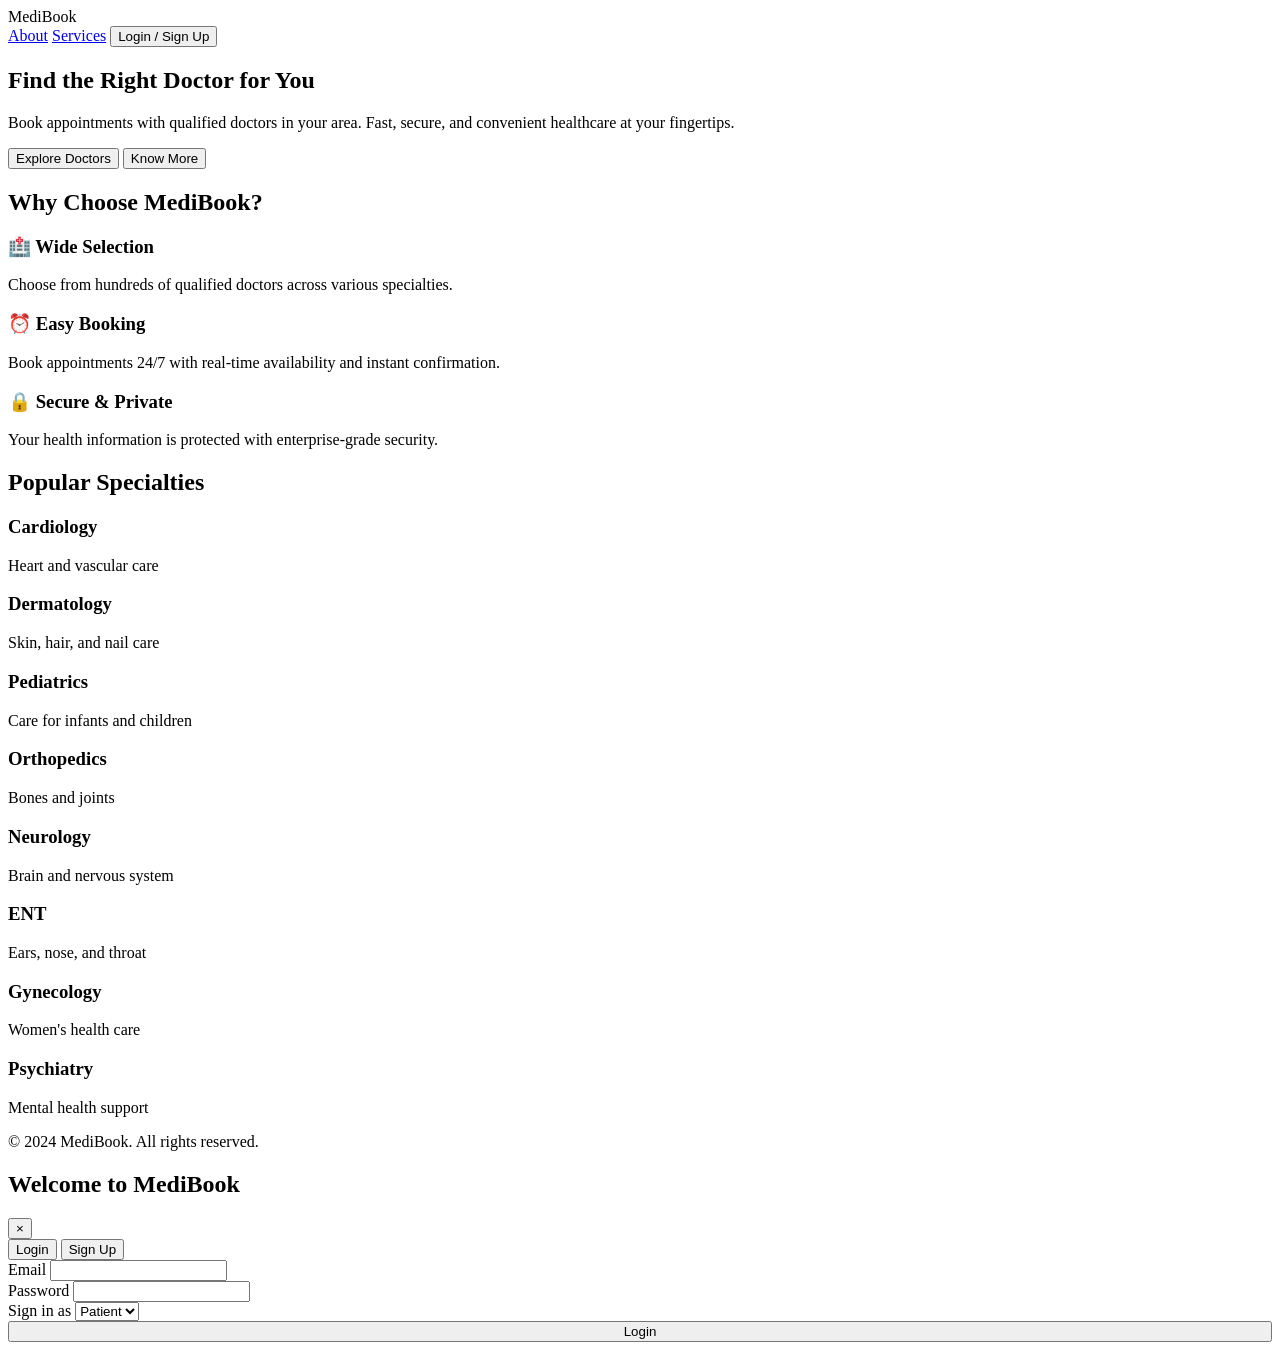
==== src/main/resources/templates/index.html @ 73008577 "mvp version" ====
<!DOCTYPE html>
<html lang="en">
  <head>
    <meta charset="UTF-8" />
    <meta name="viewport" content="width=device-width, initial-scale=1.0" />
    <title>MediBook - Book Doctor Appointments Online</title>
    <link rel="stylesheet" href="/css/app.css" />
  </head>
  <body>
    <header>
      <nav class="nav">
        <div class="brand">MediBook</div>
        <div class="nav-links">
          <a href="#about">About</a>
          <a href="#services">Services</a>
          <button class="btn btn-outline" onclick="openAuthModal()">
            Login / Sign Up
          </button>
        </div>
      </nav>
    </header>

    <main>
      <section class="hero">
        <div class="container">
          <h1>Find the Right Doctor for You</h1>
          <p>
            Book appointments with qualified doctors in your area. Fast, secure,
            and convenient healthcare at your fingertips.
          </p>
          <div class="hero-buttons">
            <button class="btn btn-primary" onclick="openAuthModal()">
              Explore Doctors
            </button>
            <button
              class="btn btn-secondary"
              onclick="scrollToSection('about')"
            >
              Know More
            </button>
          </div>
        </div>
      </section>

      <section id="about" class="section">
        <div class="container">
          <h2 class="section-title">Why Choose MediBook?</h2>
          <div class="grid grid-3">
            <div class="card">
              <h3>🏥 Wide Selection</h3>
              <p>
                Choose from hundreds of qualified doctors across various
                specialties.
              </p>
            </div>
            <div class="card">
              <h3>⏰ Easy Booking</h3>
              <p>
                Book appointments 24/7 with real-time availability and instant
                confirmation.
              </p>
            </div>
            <div class="card">
              <h3>🔒 Secure & Private</h3>
              <p>
                Your health information is protected with enterprise-grade
                security.
              </p>
            </div>
          </div>
        </div>
      </section>

      <section id="services" class="section">
        <div class="container">
          <h2 class="section-title">Popular Specialties</h2>
          <div class="grid grid-4">
            <div class="card">
              <h3>Cardiology</h3>
              <p>Heart and vascular care</p>
            </div>
            <div class="card">
              <h3>Dermatology</h3>
              <p>Skin, hair, and nail care</p>
            </div>
            <div class="card">
              <h3>Pediatrics</h3>
              <p>Care for infants and children</p>
            </div>
            <div class="card">
              <h3>Orthopedics</h3>
              <p>Bones and joints</p>
            </div>
            <div class="card">
              <h3>Neurology</h3>
              <p>Brain and nervous system</p>
            </div>
            <div class="card">
              <h3>ENT</h3>
              <p>Ears, nose, and throat</p>
            </div>
            <div class="card">
              <h3>Gynecology</h3>
              <p>Women's health care</p>
            </div>
            <div class="card">
              <h3>Psychiatry</h3>
              <p>Mental health support</p>
            </div>
          </div>
        </div>
      </section>
    </main>

    <footer class="footer">
      <div class="container">
        <p>&copy; 2024 MediBook. All rights reserved.</p>
      </div>
    </footer>

    <!-- Auth Modal -->
    <div id="authModal" class="modal">
      <div class="modal-content">
        <div class="modal-header">
          <h2 class="modal-title">Welcome to MediBook</h2>
          <button class="close-btn" onclick="closeAuthModal()">&times;</button>
        </div>

        <div class="tabs">
          <button class="tab active" onclick="switchTab('login')">Login</button>
          <button class="tab" onclick="switchTab('signup')">Sign Up</button>
        </div>

        <div id="loginTab">
          <form id="loginForm">
            <div class="form-group">
              <label class="form-label" for="loginEmail">Email</label>
              <input type="email" id="loginEmail" class="form-input" required />
            </div>
            <div class="form-group">
              <label class="form-label" for="loginPassword">Password</label>
              <input
                type="password"
                id="loginPassword"
                class="form-input"
                required
              />
            </div>
            <div class="form-group">
              <label class="form-label" for="loginRole">Sign in as</label>
              <select id="loginRole" class="form-select">
                <option value="PATIENT">Patient</option>
                <option value="DOCTOR">Doctor</option>
                <option value="ADMIN">Admin</option>
              </select>
            </div>
            <button type="submit" class="btn btn-primary" style="width: 100%">
              Login
            </button>
          </form>
        </div>

        <div id="signupTab" style="display: none">
          <form id="signupForm">
            <div class="form-group">
              <label class="form-label" for="signupName">Full Name</label>
              <input type="text" id="signupName" class="form-input" required />
            </div>
            <div class="form-group">
              <label class="form-label" for="signupEmail">Email</label>
              <input
                type="email"
                id="signupEmail"
                class="form-input"
                required
              />
            </div>
            <div class="form-group">
              <label class="form-label" for="signupPhone"
                >Phone (Optional)</label
              >
              <input type="tel" id="signupPhone" class="form-input" />
            </div>
            <div class="form-group">
              <label class="form-label" for="signupPassword">Password</label>
              <input
                type="password"
                id="signupPassword"
                class="form-input"
                required
              />
            </div>
            <button type="submit" class="btn btn-primary" style="width: 100%">
              Create Account
            </button>
          </form>
        </div>

        <div id="alert" style="display: none"></div>
      </div>
    </div>

    <script src="/js/app.js"></script>
    <script>
      function openAuthModal() {
        document.getElementById("authModal").classList.add("active");
      }

      function closeAuthModal() {
        document.getElementById("authModal").classList.remove("active");
        document.getElementById("alert").style.display = "none";
      }

      function switchTab(tab) {
        // Update tab buttons
        document
          .querySelectorAll(".tab")
          .forEach((t) => t.classList.remove("active"));
        event.target.classList.add("active");

        // Show/hide forms
        document.getElementById("loginTab").style.display =
          tab === "login" ? "block" : "none";
        document.getElementById("signupTab").style.display =
          tab === "signup" ? "block" : "none";
      }

      function scrollToSection(sectionId) {
        document
          .getElementById(sectionId)
          .scrollIntoView({ behavior: "smooth" });
      }

      // Login form handler
      document
        .getElementById("loginForm")
        .addEventListener("submit", async (e) => {
          e.preventDefault();
          const email = document.getElementById("loginEmail").value;
          const password = document.getElementById("loginPassword").value;
          const role = document.getElementById("loginRole").value;

          try {
            const res = await apiPost("/api/auth/login", { email, password });
            saveToken(res.token);
            closeAuthModal();

            // Redirect based on role
            const redirectMap = {
              PATIENT: "/patient/dashboard",
              DOCTOR: "/doctor/dashboard",
              ADMIN: "/admin/dashboard",
            };
            window.location.href = redirectMap[role] || "/";
          } catch (err) {
            showAlert(err.message, "error");
          }
        });

      // Signup form handler
      document
        .getElementById("signupForm")
        .addEventListener("submit", async (e) => {
          e.preventDefault();
          const payload = {
            fullName: document.getElementById("signupName").value,
            email: document.getElementById("signupEmail").value,
            phone: document.getElementById("signupPhone").value,
            password: document.getElementById("signupPassword").value,
          };

          try {
            await apiPost("/api/auth/register/patient", payload);
            showAlert("Account created successfully! Please login.", "success");
            switchTab("login");
          } catch (err) {
            showAlert(err.message, "error");
          }
        });

      function showAlert(message, type) {
        const alert = document.getElementById("alert");
        alert.className = `alert alert-${type}`;
        alert.textContent = message;
        alert.style.display = "block";
      }

      // Close modal on outside click
      document.getElementById("authModal").addEventListener("click", (e) => {
        if (e.target.id === "authModal") {
          closeAuthModal();
        }
      });
    </script>
  </body>
</html>
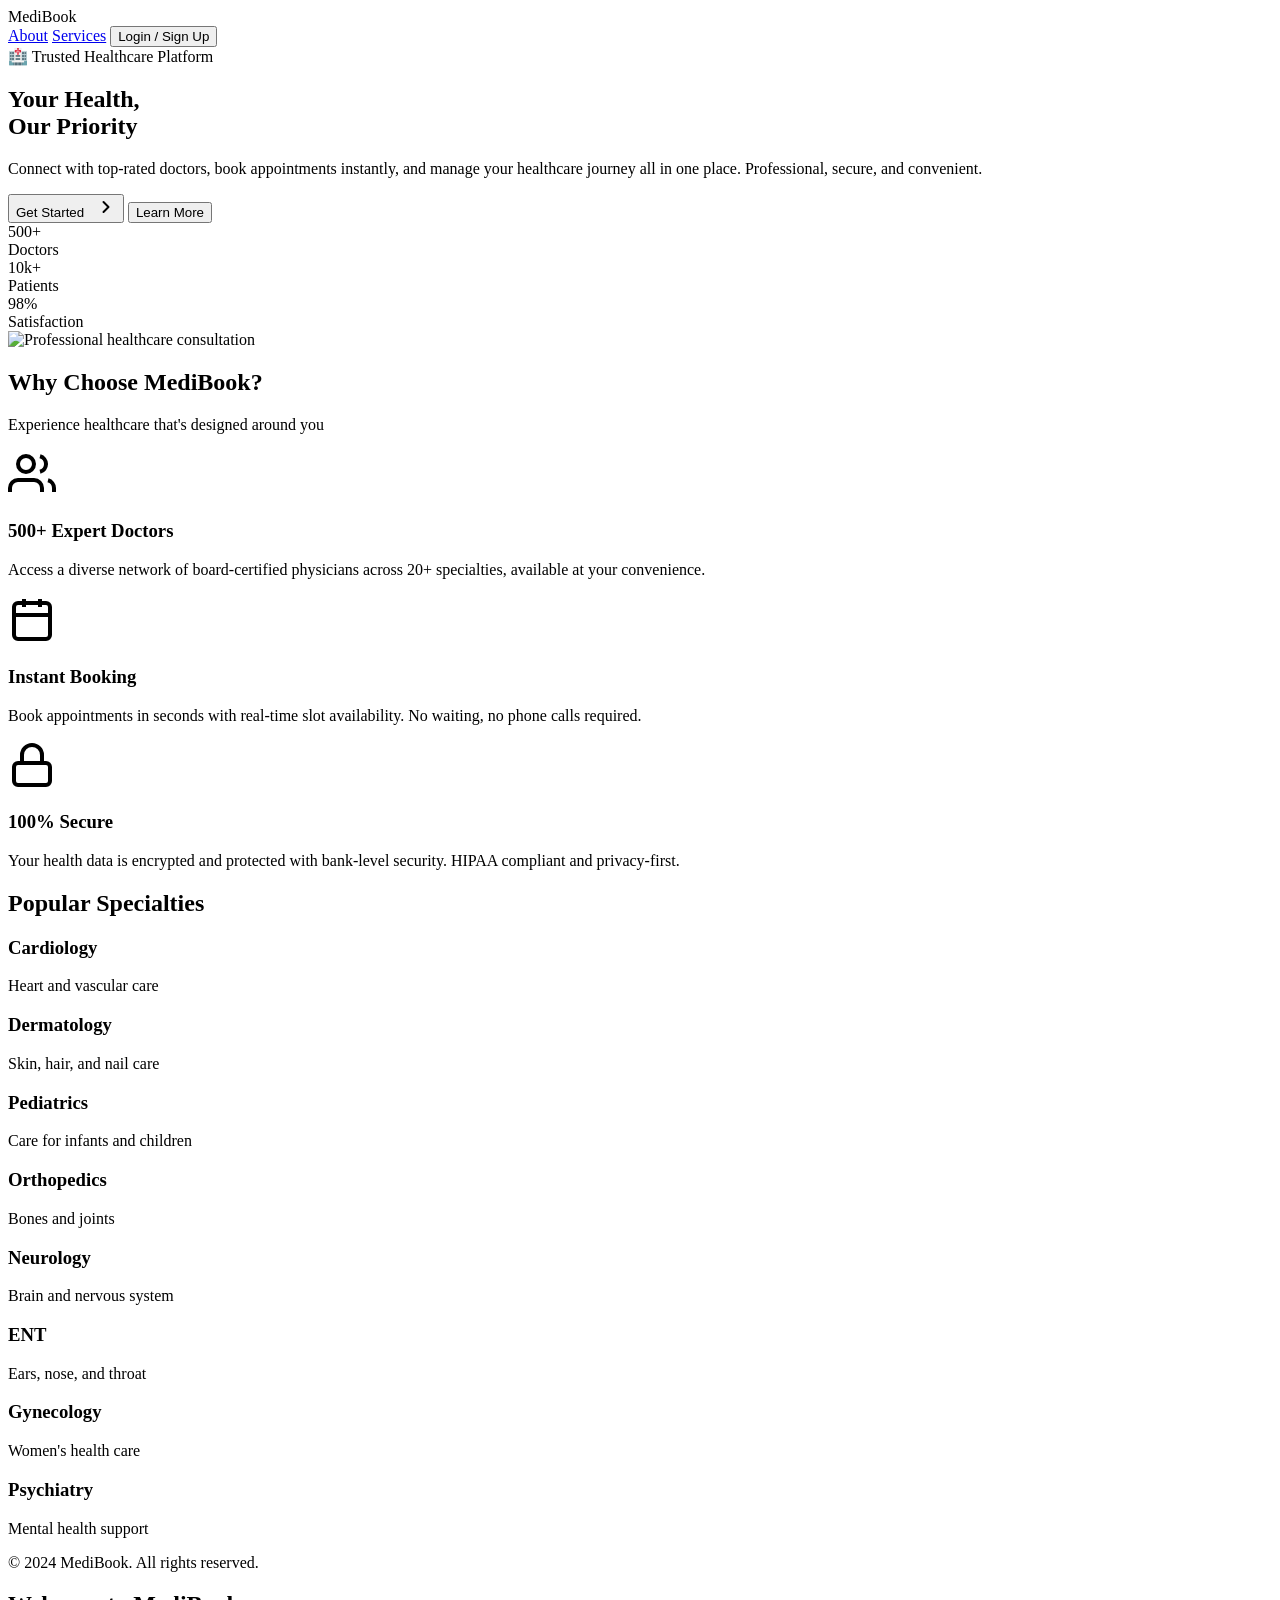
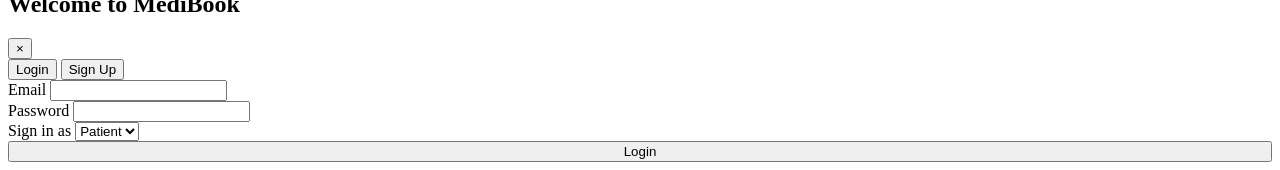
==== commit 8d31557e: "mvp run2" ====
--- a/src/main/resources/templates/index.html
+++ b/src/main/resources/templates/index.html
@@ -23,21 +23,45 @@
     <main>
       <section class="hero">
         <div class="container">
-          <h1>Find the Right Doctor for You</h1>
-          <p>
-            Book appointments with qualified doctors in your area. Fast, secure,
-            and convenient healthcare at your fingertips.
-          </p>
-          <div class="hero-buttons">
-            <button class="btn btn-primary" onclick="openAuthModal()">
-              Explore Doctors
-            </button>
-            <button
-              class="btn btn-secondary"
-              onclick="scrollToSection('about')"
-            >
-              Know More
-            </button>
+          <div class="hero-content">
+            <div class="hero-badge">🏥 Trusted Healthcare Platform</div>
+            <h1 class="hero-title">Your Health,<br/>Our Priority</h1>
+            <p class="hero-description">
+              Connect with top-rated doctors, book appointments instantly, and manage your healthcare journey all in one place. Professional, secure, and convenient.
+            </p>
+            <div class="hero-buttons">
+              <button class="btn btn-primary btn-large" onclick="openAuthModal()">
+                <span>Get Started</span>
+                <svg width="20" height="20" viewBox="0 0 20 20" fill="none" style="margin-left: 8px;">
+                  <path d="M7.5 15L12.5 10L7.5 5" stroke="currentColor" stroke-width="2" stroke-linecap="round" stroke-linejoin="round"/>
+                </svg>
+              </button>
+              <button class="btn btn-outline btn-large" onclick="scrollToSection('about')">
+                Learn More
+              </button>
+            </div>
+            <div class="hero-stats">
+              <div class="stat-item">
+                <div class="stat-number">500+</div>
+                <div class="stat-label">Doctors</div>
+              </div>
+              <div class="stat-item">
+                <div class="stat-number">10k+</div>
+                <div class="stat-label">Patients</div>
+              </div>
+              <div class="stat-item">
+                <div class="stat-number">98%</div>
+                <div class="stat-label">Satisfaction</div>
+              </div>
+            </div>
+          </div>
+          <div class="hero-image">
+            <img
+              src="https://images.unsplash.com/photo-1576091160399-112ba8d25d1f?ixlib=rb-4.0.3&auto=format&fit=crop&w=1200&q=80"
+              alt="Professional healthcare consultation"
+              class="hero-img"
+            />
+            <!-- To change hero image: Replace the src URL above with any image URL from Unsplash or your own hosted image -->
           </div>
         </div>
       </section>
@@ -45,26 +69,46 @@
       <section id="about" class="section">
         <div class="container">
           <h2 class="section-title">Why Choose MediBook?</h2>
+          <p class="section-subtitle">Experience healthcare that's designed around you</p>
           <div class="grid grid-3">
-            <div class="card">
-              <h3>🏥 Wide Selection</h3>
+            <div class="feature-card">
+              <div class="feature-icon">
+                <svg width="48" height="48" viewBox="0 0 24 24" fill="none" stroke="currentColor" stroke-width="2">
+                  <path d="M17 21v-2a4 4 0 0 0-4-4H5a4 4 0 0 0-4 4v2"></path>
+                  <circle cx="9" cy="7" r="4"></circle>
+                  <path d="M23 21v-2a4 4 0 0 0-3-3.87"></path>
+                  <path d="M16 3.13a4 4 0 0 1 0 7.75"></path>
+                </svg>
+              </div>
+              <h3>500+ Expert Doctors</h3>
               <p>
-                Choose from hundreds of qualified doctors across various
-                specialties.
+                Access a diverse network of board-certified physicians across 20+ specialties, available at your convenience.
               </p>
             </div>
-            <div class="card">
-              <h3>⏰ Easy Booking</h3>
+            <div class="feature-card">
+              <div class="feature-icon">
+                <svg width="48" height="48" viewBox="0 0 24 24" fill="none" stroke="currentColor" stroke-width="2">
+                  <rect x="3" y="4" width="18" height="18" rx="2" ry="2"></rect>
+                  <line x1="16" y1="2" x2="16" y2="6"></line>
+                  <line x1="8" y1="2" x2="8" y2="6"></line>
+                  <line x1="3" y1="10" x2="21" y2="10"></line>
+                </svg>
+              </div>
+              <h3>Instant Booking</h3>
               <p>
-                Book appointments 24/7 with real-time availability and instant
-                confirmation.
+                Book appointments in seconds with real-time slot availability. No waiting, no phone calls required.
               </p>
             </div>
-            <div class="card">
-              <h3>🔒 Secure & Private</h3>
+            <div class="feature-card">
+              <div class="feature-icon">
+                <svg width="48" height="48" viewBox="0 0 24 24" fill="none" stroke="currentColor" stroke-width="2">
+                  <rect x="3" y="11" width="18" height="11" rx="2" ry="2"></rect>
+                  <path d="M7 11V7a5 5 0 0 1 10 0v4"></path>
+                </svg>
+              </div>
+              <h3>100% Secure</h3>
               <p>
-                Your health information is protected with enterprise-grade
-                security.
+                Your health data is encrypted and protected with bank-level security. HIPAA compliant and privacy-first.
               </p>
             </div>
           </div>
@@ -127,8 +171,8 @@
         </div>
 
         <div class="tabs">
-          <button class="tab active" onclick="switchTab('login')">Login</button>
-          <button class="tab" onclick="switchTab('signup')">Sign Up</button>
+          <button class="tab active" onclick="switchTab('login', event)">Login</button>
+          <button class="tab" onclick="switchTab('signup', event)">Sign Up</button>
         </div>
 
         <div id="loginTab">
@@ -202,6 +246,31 @@
 
     <script src="/js/app.js"></script>
     <script>
+      // Check if user is already logged in on page load
+      document.addEventListener("DOMContentLoaded", () => {
+        // Only redirect if user didn't explicitly navigate here
+        const fromDashboard = sessionStorage.getItem('fromDashboard');
+        sessionStorage.removeItem('fromDashboard');
+        
+        if (fromDashboard) {
+          // User clicked home from dashboard, don't redirect them back
+          return;
+        }
+        
+        const user = getCurrentUser();
+        if (user && user.role) {
+          const redirectMap = {
+            PATIENT: "/patient/dashboard",
+            DOCTOR: "/doctor/dashboard",
+            ADMIN: "/admin/dashboard",
+          };
+          const redirectUrl = redirectMap[user.role];
+          if (redirectUrl) {
+            window.location.href = redirectUrl;
+          }
+        }
+      });
+
       function openAuthModal() {
         document.getElementById("authModal").classList.add("active");
       }
@@ -211,12 +280,14 @@
         document.getElementById("alert").style.display = "none";
       }
 
-      function switchTab(tab) {
+      function switchTab(tab, event) {
         // Update tab buttons
         document
           .querySelectorAll(".tab")
           .forEach((t) => t.classList.remove("active"));
-        event.target.classList.add("active");
+        if(event && event.target) {
+          event.target.classList.add("active");
+        }
 
         // Show/hide forms
         document.getElementById("loginTab").style.display =
@@ -272,7 +343,11 @@
           try {
             await apiPost("/api/auth/register/patient", payload);
             showAlert("Account created successfully! Please login.", "success");
-            switchTab("login");
+            setTimeout(() => {
+              document.querySelectorAll(".tab").forEach(t => t.classList.remove("active"));
+              document.querySelectorAll(".tab")[0].classList.add("active");
+              switchTab("login");
+            }, 1000);
           } catch (err) {
             showAlert(err.message, "error");
           }
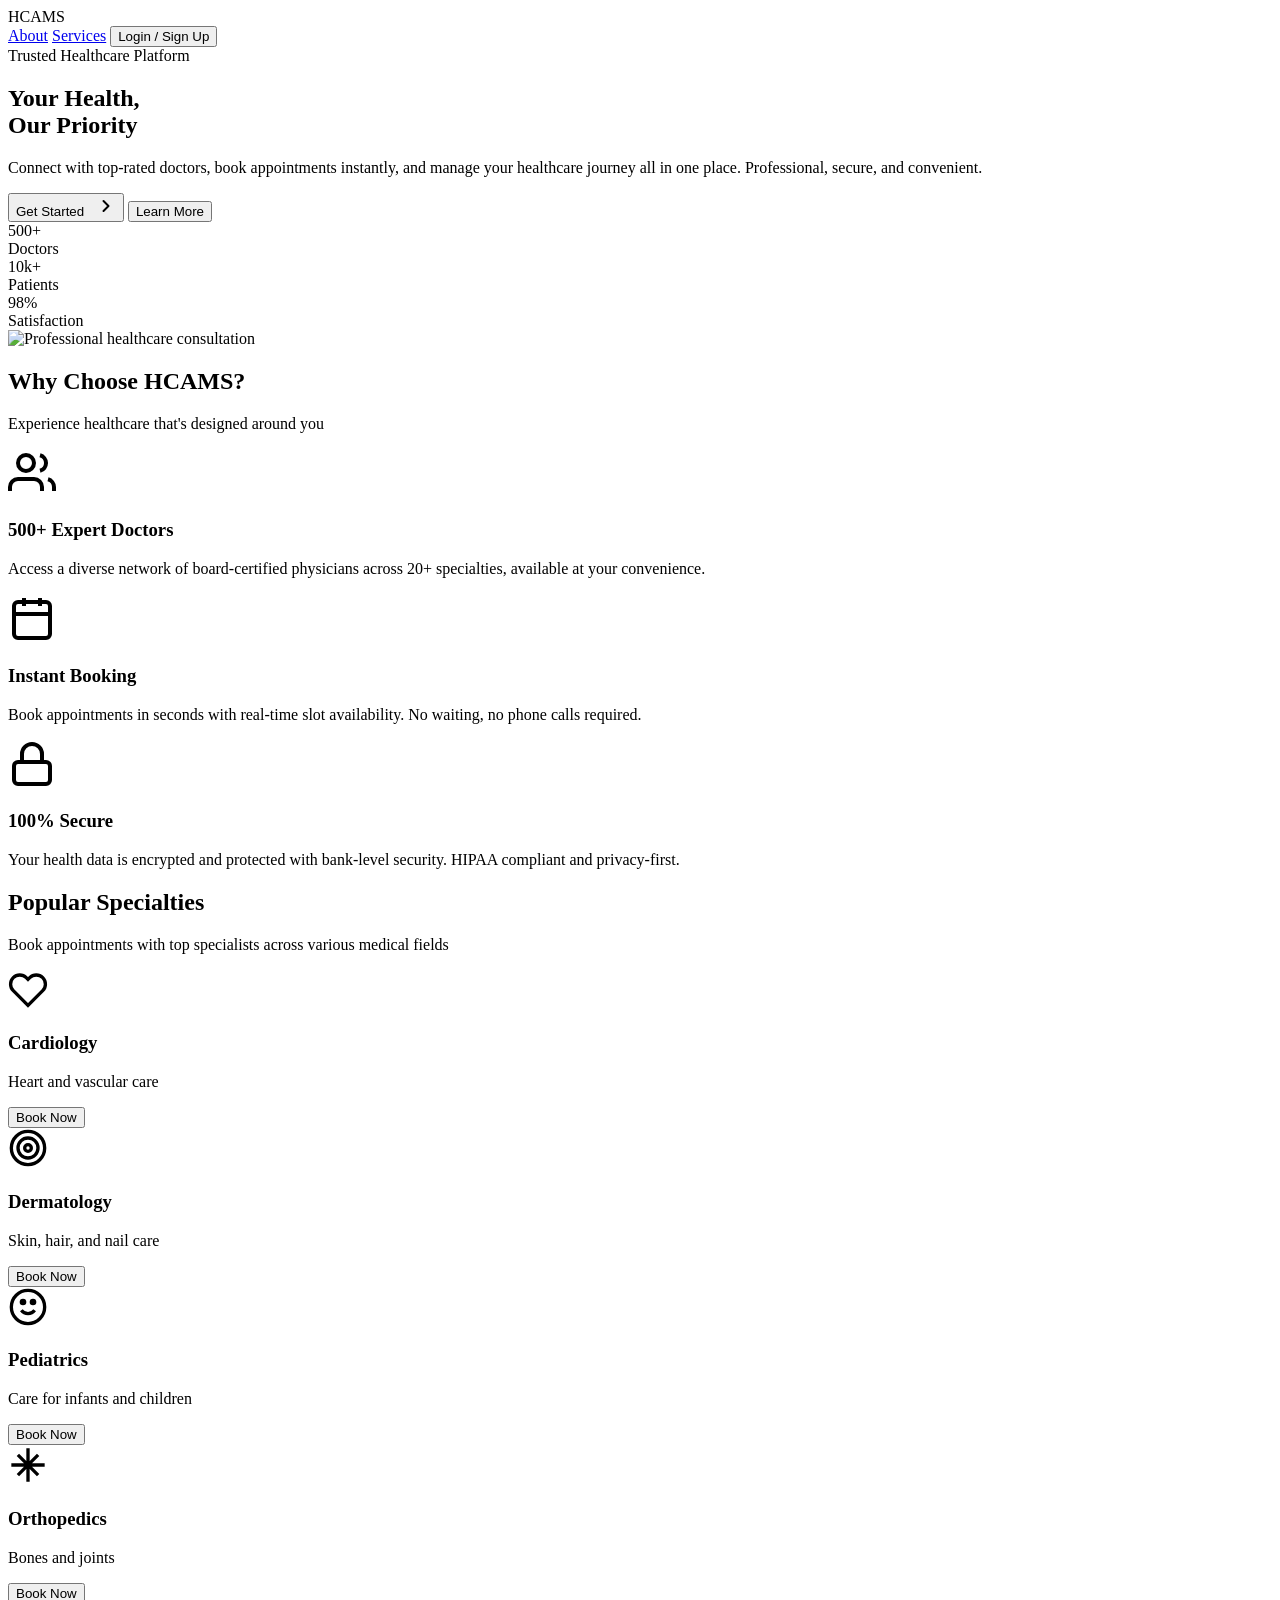
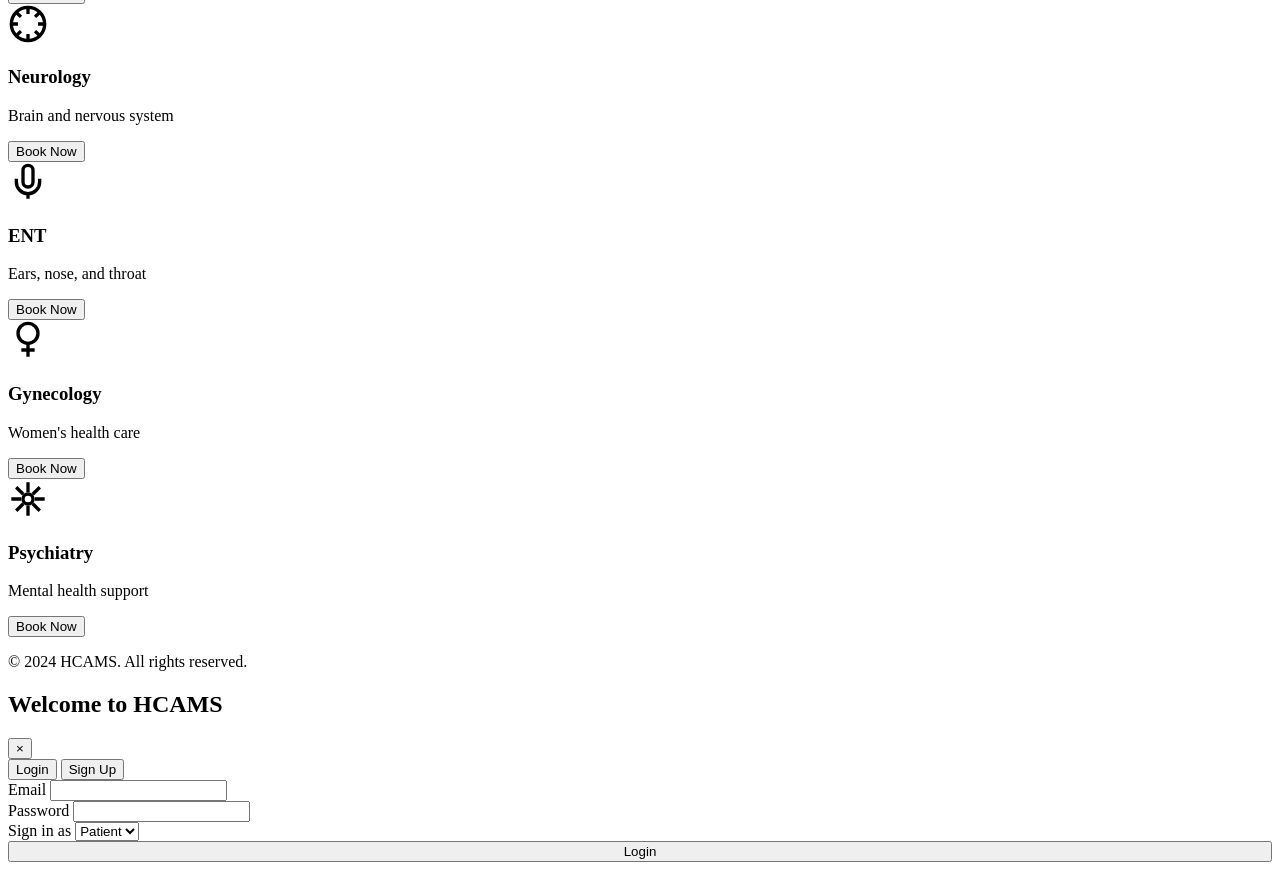
==== commit e7e20b2b: "mvp completed" ====
--- a/src/main/resources/templates/index.html
+++ b/src/main/resources/templates/index.html
@@ -3,13 +3,13 @@
   <head>
     <meta charset="UTF-8" />
     <meta name="viewport" content="width=device-width, initial-scale=1.0" />
-    <title>MediBook - Book Doctor Appointments Online</title>
+    <title>HCAMS - Healthcare Appointment Management System</title>
     <link rel="stylesheet" href="/css/app.css" />
   </head>
   <body>
     <header>
       <nav class="nav">
-        <div class="brand">MediBook</div>
+        <div class="brand">HCAMS</div>
         <div class="nav-links">
           <a href="#about">About</a>
           <a href="#services">Services</a>
@@ -24,7 +24,7 @@
       <section class="hero">
         <div class="container">
           <div class="hero-content">
-            <div class="hero-badge">🏥 Trusted Healthcare Platform</div>
+            <div class="hero-badge">Trusted Healthcare Platform</div>
             <h1 class="hero-title">Your Health,<br/>Our Priority</h1>
             <p class="hero-description">
               Connect with top-rated doctors, book appointments instantly, and manage your healthcare journey all in one place. Professional, secure, and convenient.
@@ -57,7 +57,7 @@
           </div>
           <div class="hero-image">
             <img
-              src="https://images.unsplash.com/photo-1576091160399-112ba8d25d1f?ixlib=rb-4.0.3&auto=format&fit=crop&w=1200&q=80"
+              src="https://images.unsplash.com/photo-1532938911079-1b06ac7ceec7?q=80&w=1332&auto=format&fit=crop&ixlib=rb-4.1.0&ixid=M3wxMjA3fDB8MHxwaG90by1wYWdlfHx8fGVufDB8fHx8fA%3D%3D"
               alt="Professional healthcare consultation"
               class="hero-img"
             />
@@ -68,7 +68,7 @@
 
       <section id="about" class="section">
         <div class="container">
-          <h2 class="section-title">Why Choose MediBook?</h2>
+          <h2 class="section-title">Why Choose HCAMS?</h2>
           <p class="section-subtitle">Experience healthcare that's designed around you</p>
           <div class="grid grid-3">
             <div class="feature-card">
@@ -115,41 +115,106 @@
         </div>
       </section>
 
-      <section id="services" class="section">
+      <section id="services" class="section specialties-section">
         <div class="container">
           <h2 class="section-title">Popular Specialties</h2>
-          <div class="grid grid-4">
-            <div class="card">
-              <h3>Cardiology</h3>
-              <p>Heart and vascular care</p>
-            </div>
-            <div class="card">
-              <h3>Dermatology</h3>
-              <p>Skin, hair, and nail care</p>
-            </div>
-            <div class="card">
-              <h3>Pediatrics</h3>
-              <p>Care for infants and children</p>
-            </div>
-            <div class="card">
-              <h3>Orthopedics</h3>
-              <p>Bones and joints</p>
-            </div>
-            <div class="card">
-              <h3>Neurology</h3>
-              <p>Brain and nervous system</p>
-            </div>
-            <div class="card">
-              <h3>ENT</h3>
-              <p>Ears, nose, and throat</p>
-            </div>
-            <div class="card">
-              <h3>Gynecology</h3>
-              <p>Women's health care</p>
-            </div>
-            <div class="card">
-              <h3>Psychiatry</h3>
-              <p>Mental health support</p>
+          <p class="section-subtitle">Book appointments with top specialists across various medical fields</p>
+          <div class="specialties-grid">
+            <div class="specialty-card">
+              <div class="specialty-icon cardiology">
+                <svg width="40" height="40" viewBox="0 0 24 24" fill="none" stroke="currentColor" stroke-width="2">
+                  <path d="M20.84 4.61a5.5 5.5 0 0 0-7.78 0L12 5.67l-1.06-1.06a5.5 5.5 0 0 0-7.78 7.78l1.06 1.06L12 21.23l7.78-7.78 1.06-1.06a5.5 5.5 0 0 0 0-7.78z"></path>
+                </svg>
+              </div>
+              <h3 class="specialty-name">Cardiology</h3>
+              <p class="specialty-desc">Heart and vascular care</p>
+              <button class="specialty-btn" onclick="openAuthModal()">Book Now</button>
+            </div>
+
+            <div class="specialty-card">
+              <div class="specialty-icon dermatology">
+                <svg width="40" height="40" viewBox="0 0 24 24" fill="none" stroke="currentColor" stroke-width="2">
+                  <circle cx="12" cy="12" r="10"></circle>
+                  <circle cx="12" cy="12" r="6"></circle>
+                  <circle cx="12" cy="12" r="2"></circle>
+                </svg>
+              </div>
+              <h3 class="specialty-name">Dermatology</h3>
+              <p class="specialty-desc">Skin, hair, and nail care</p>
+              <button class="specialty-btn" onclick="openAuthModal()">Book Now</button>
+            </div>
+
+            <div class="specialty-card">
+              <div class="specialty-icon pediatrics">
+                <svg width="40" height="40" viewBox="0 0 24 24" fill="none" stroke="currentColor" stroke-width="2">
+                  <path d="M12 2a10 10 0 1 0 0 20 10 10 0 1 0 0-20z"></path>
+                  <path d="M8 14s1.5 2 4 2 4-2 4-2"></path>
+                  <circle cx="9" cy="9" r="1"></circle>
+                  <circle cx="15" cy="9" r="1"></circle>
+                </svg>
+              </div>
+              <h3 class="specialty-name">Pediatrics</h3>
+              <p class="specialty-desc">Care for infants and children</p>
+              <button class="specialty-btn" onclick="openAuthModal()">Book Now</button>
+            </div>
+
+            <div class="specialty-card">
+              <div class="specialty-icon orthopedics">
+                <svg width="40" height="40" viewBox="0 0 24 24" fill="none" stroke="currentColor" stroke-width="2">
+                  <path d="M12 2v20M2 12h20M5.93 5.93l12.14 12.14M5.93 18.07L18.07 5.93"></path>
+                </svg>
+              </div>
+              <h3 class="specialty-name">Orthopedics</h3>
+              <p class="specialty-desc">Bones and joints</p>
+              <button class="specialty-btn" onclick="openAuthModal()">Book Now</button>
+            </div>
+
+            <div class="specialty-card">
+              <div class="specialty-icon neurology">
+                <svg width="40" height="40" viewBox="0 0 24 24" fill="none" stroke="currentColor" stroke-width="2">
+                  <circle cx="12" cy="12" r="10"></circle>
+                  <path d="M12 2v4M12 18v4M4.93 4.93l2.83 2.83M16.24 16.24l2.83 2.83M2 12h4M18 12h4M4.93 19.07l2.83-2.83M16.24 7.76l2.83-2.83"></path>
+                </svg>
+              </div>
+              <h3 class="specialty-name">Neurology</h3>
+              <p class="specialty-desc">Brain and nervous system</p>
+              <button class="specialty-btn" onclick="openAuthModal()">Book Now</button>
+            </div>
+
+            <div class="specialty-card">
+              <div class="specialty-icon ent">
+                <svg width="40" height="40" viewBox="0 0 24 24" fill="none" stroke="currentColor" stroke-width="2">
+                  <path d="M12 2a3 3 0 0 0-3 3v7a3 3 0 0 0 6 0V5a3 3 0 0 0-3-3z"></path>
+                  <path d="M19 10v2a7 7 0 0 1-14 0v-2M12 19v3"></path>
+                </svg>
+              </div>
+              <h3 class="specialty-name">ENT</h3>
+              <p class="specialty-desc">Ears, nose, and throat</p>
+              <button class="specialty-btn" onclick="openAuthModal()">Book Now</button>
+            </div>
+
+            <div class="specialty-card">
+              <div class="specialty-icon gynecology">
+                <svg width="40" height="40" viewBox="0 0 24 24" fill="none" stroke="currentColor" stroke-width="2">
+                  <circle cx="12" cy="8" r="6"></circle>
+                  <path d="M12 14v8M8 18h8"></path>
+                </svg>
+              </div>
+              <h3 class="specialty-name">Gynecology</h3>
+              <p class="specialty-desc">Women's health care</p>
+              <button class="specialty-btn" onclick="openAuthModal()">Book Now</button>
+            </div>
+
+            <div class="specialty-card">
+              <div class="specialty-icon psychiatry">
+                <svg width="40" height="40" viewBox="0 0 24 24" fill="none" stroke="currentColor" stroke-width="2">
+                  <path d="M12 2v6M12 16v6M4.93 4.93l4.24 4.24M14.83 14.83l4.24 4.24M2 12h6M16 12h6M4.93 19.07l4.24-4.24M14.83 9.17l4.24-4.24"></path>
+                  <circle cx="12" cy="12" r="3"></circle>
+                </svg>
+              </div>
+              <h3 class="specialty-name">Psychiatry</h3>
+              <p class="specialty-desc">Mental health support</p>
+              <button class="specialty-btn" onclick="openAuthModal()">Book Now</button>
             </div>
           </div>
         </div>
@@ -158,7 +223,7 @@
 
     <footer class="footer">
       <div class="container">
-        <p>&copy; 2024 MediBook. All rights reserved.</p>
+        <p>&copy; 2024 HCAMS. All rights reserved.</p>
       </div>
     </footer>
 
@@ -166,7 +231,7 @@
     <div id="authModal" class="modal">
       <div class="modal-content">
         <div class="modal-header">
-          <h2 class="modal-title">Welcome to MediBook</h2>
+          <h2 class="modal-title">Welcome to HCAMS</h2>
           <button class="close-btn" onclick="closeAuthModal()">&times;</button>
         </div>
 
@@ -206,37 +271,65 @@
 
         <div id="signupTab" style="display: none">
           <form id="signupForm">
-            <div class="form-group">
-              <label class="form-label" for="signupName">Full Name</label>
-              <input type="text" id="signupName" class="form-input" required />
-            </div>
-            <div class="form-group">
-              <label class="form-label" for="signupEmail">Email</label>
-              <input
-                type="email"
-                id="signupEmail"
-                class="form-input"
-                required
-              />
-            </div>
-            <div class="form-group">
-              <label class="form-label" for="signupPhone"
-                >Phone (Optional)</label
-              >
-              <input type="tel" id="signupPhone" class="form-input" />
-            </div>
-            <div class="form-group">
-              <label class="form-label" for="signupPassword">Password</label>
-              <input
-                type="password"
-                id="signupPassword"
-                class="form-input"
-                required
-              />
-            </div>
-            <button type="submit" class="btn btn-primary" style="width: 100%">
-              Create Account
-            </button>
+            <div id="step1" style="display: block;">
+              <div class="form-group">
+                <label class="form-label" for="signupEmail">Email</label>
+                <input
+                  type="email"
+                  id="signupEmail"
+                  class="form-input"
+                  required
+                />
+              </div>
+              <button type="button" class="btn btn-primary" style="width: 100%" onclick="sendOtpToEmail()">
+                Send Verification Code
+              </button>
+            </div>
+            
+            <div id="step2" style="display: none;">
+              <div class="form-group">
+                <label class="form-label" for="otpCode">Enter OTP</label>
+                <input
+                  type="text"
+                  id="otpCode"
+                  class="form-input"
+                  placeholder="Enter 6-digit code"
+                  maxlength="6"
+                  required
+                />
+                <small style="color: var(--text-muted);">Check your email for the verification code</small>
+              </div>
+              <button type="button" class="btn btn-primary" style="width: 100%" onclick="verifyOtpCode()">
+                Verify Code
+              </button>
+              <button type="button" class="btn btn-outline" style="width: 100%; margin-top: 0.5rem;" onclick="backToStep1()">
+                Change Email
+              </button>
+            </div>
+            
+            <div id="step3" style="display: none;">
+              <div class="form-group">
+                <label class="form-label" for="signupName">Full Name</label>
+                <input type="text" id="signupName" class="form-input" required />
+              </div>
+              <div class="form-group">
+                <label class="form-label" for="signupPhone">Phone (Optional)</label>
+                <input type="tel" id="signupPhone" class="form-input" />
+              </div>
+              <div class="form-group">
+                <label class="form-label" for="signupPassword">Password</label>
+                <input
+                  type="password"
+                  id="signupPassword"
+                  class="form-input"
+                  minlength="6"
+                  required
+                />
+              </div>
+              <button type="submit" class="btn btn-primary" style="width: 100%">
+                Create Account
+              </button>
+            </div>
           </form>
         </div>
 
@@ -328,14 +421,70 @@
           }
         });
 
+      // OTP Flow functions
+      let verifiedEmail = null;
+      
+      async function sendOtpToEmail() {
+        const email = document.getElementById("signupEmail").value;
+        if (!email) {
+          showAlert("Please enter a valid email", "error");
+          return;
+        }
+        
+        try {
+          await apiPost("/api/auth/send-otp", { email });
+          showAlert("OTP sent to " + email + ". Check your inbox!", "success");
+          document.getElementById("step1").style.display = "none";
+          document.getElementById("step2").style.display = "block";
+        } catch (err) {
+          showAlert(err.message || "Failed to send OTP", "error");
+        }
+      }
+      
+      async function verifyOtpCode() {
+        const email = document.getElementById("signupEmail").value;
+        const otp = document.getElementById("otpCode").value;
+        
+        if (!otp || otp.length !== 6) {
+          showAlert("Please enter the 6-digit code", "error");
+          return;
+        }
+        
+        try {
+          const res = await apiPost("/api/auth/verify-otp", { email, otp });
+          if (res.valid) {
+            verifiedEmail = email;
+            showAlert("Email verified! Complete your registration.", "success");
+            document.getElementById("step2").style.display = "none";
+            document.getElementById("step3").style.display = "block";
+          } else {
+            showAlert("Invalid or expired OTP. Please try again.", "error");
+          }
+        } catch (err) {
+          showAlert(err.message || "Verification failed", "error");
+        }
+      }
+      
+      function backToStep1() {
+        document.getElementById("step2").style.display = "none";
+        document.getElementById("step1").style.display = "block";
+        document.getElementById("otpCode").value = "";
+      }
+
       // Signup form handler
       document
         .getElementById("signupForm")
         .addEventListener("submit", async (e) => {
           e.preventDefault();
+          
+          if (!verifiedEmail) {
+            showAlert("Please verify your email first", "error");
+            return;
+          }
+          
           const payload = {
             fullName: document.getElementById("signupName").value,
-            email: document.getElementById("signupEmail").value,
+            email: verifiedEmail,
             phone: document.getElementById("signupPhone").value,
             password: document.getElementById("signupPassword").value,
           };
@@ -344,10 +493,19 @@
             await apiPost("/api/auth/register/patient", payload);
             showAlert("Account created successfully! Please login.", "success");
             setTimeout(() => {
+              // Reset signup form
+              document.getElementById("step1").style.display = "block";
+              document.getElementById("step2").style.display = "none";
+              document.getElementById("step3").style.display = "none";
+              verifiedEmail = null;
+              document.getElementById("signupEmail").value = "";
+              document.getElementById("otpCode").value = "";
+              
+              // Switch to login tab
               document.querySelectorAll(".tab").forEach(t => t.classList.remove("active"));
               document.querySelectorAll(".tab")[0].classList.add("active");
               switchTab("login");
-            }, 1000);
+            }, 1500);
           } catch (err) {
             showAlert(err.message, "error");
           }
